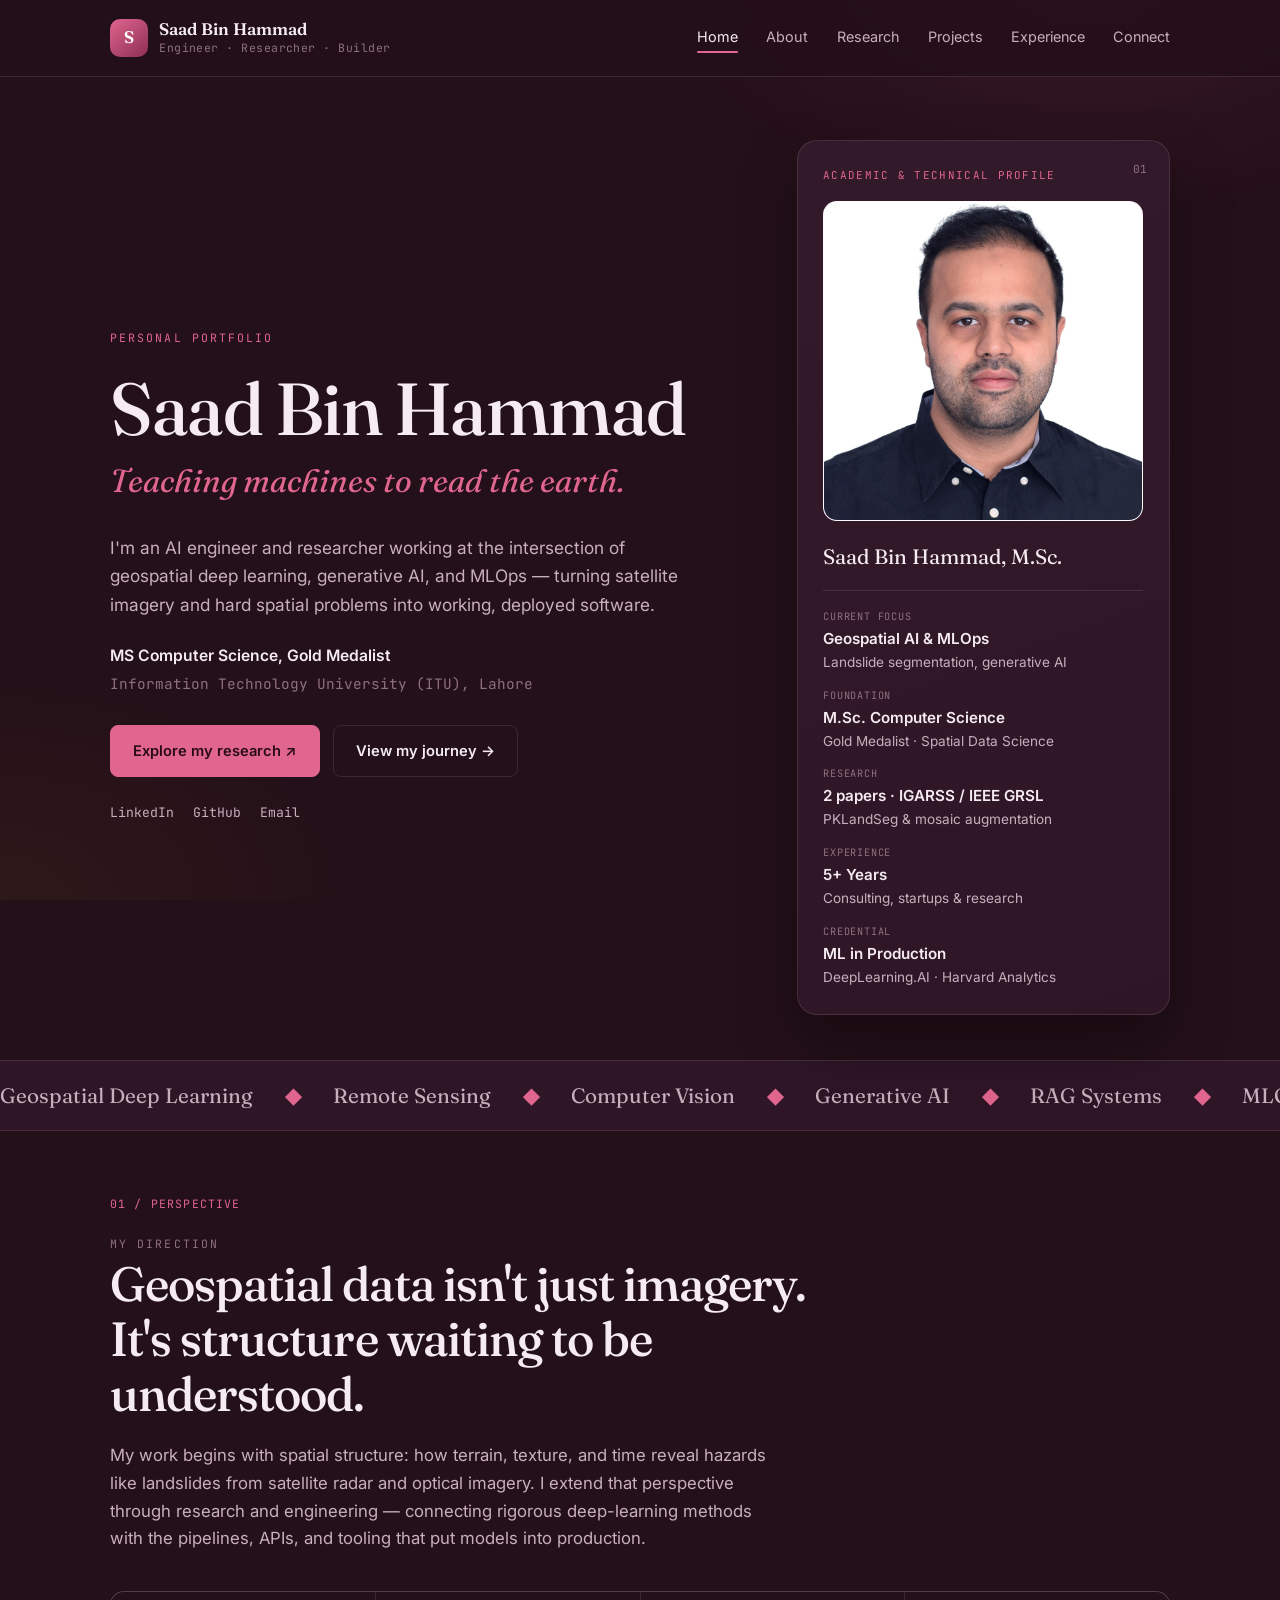
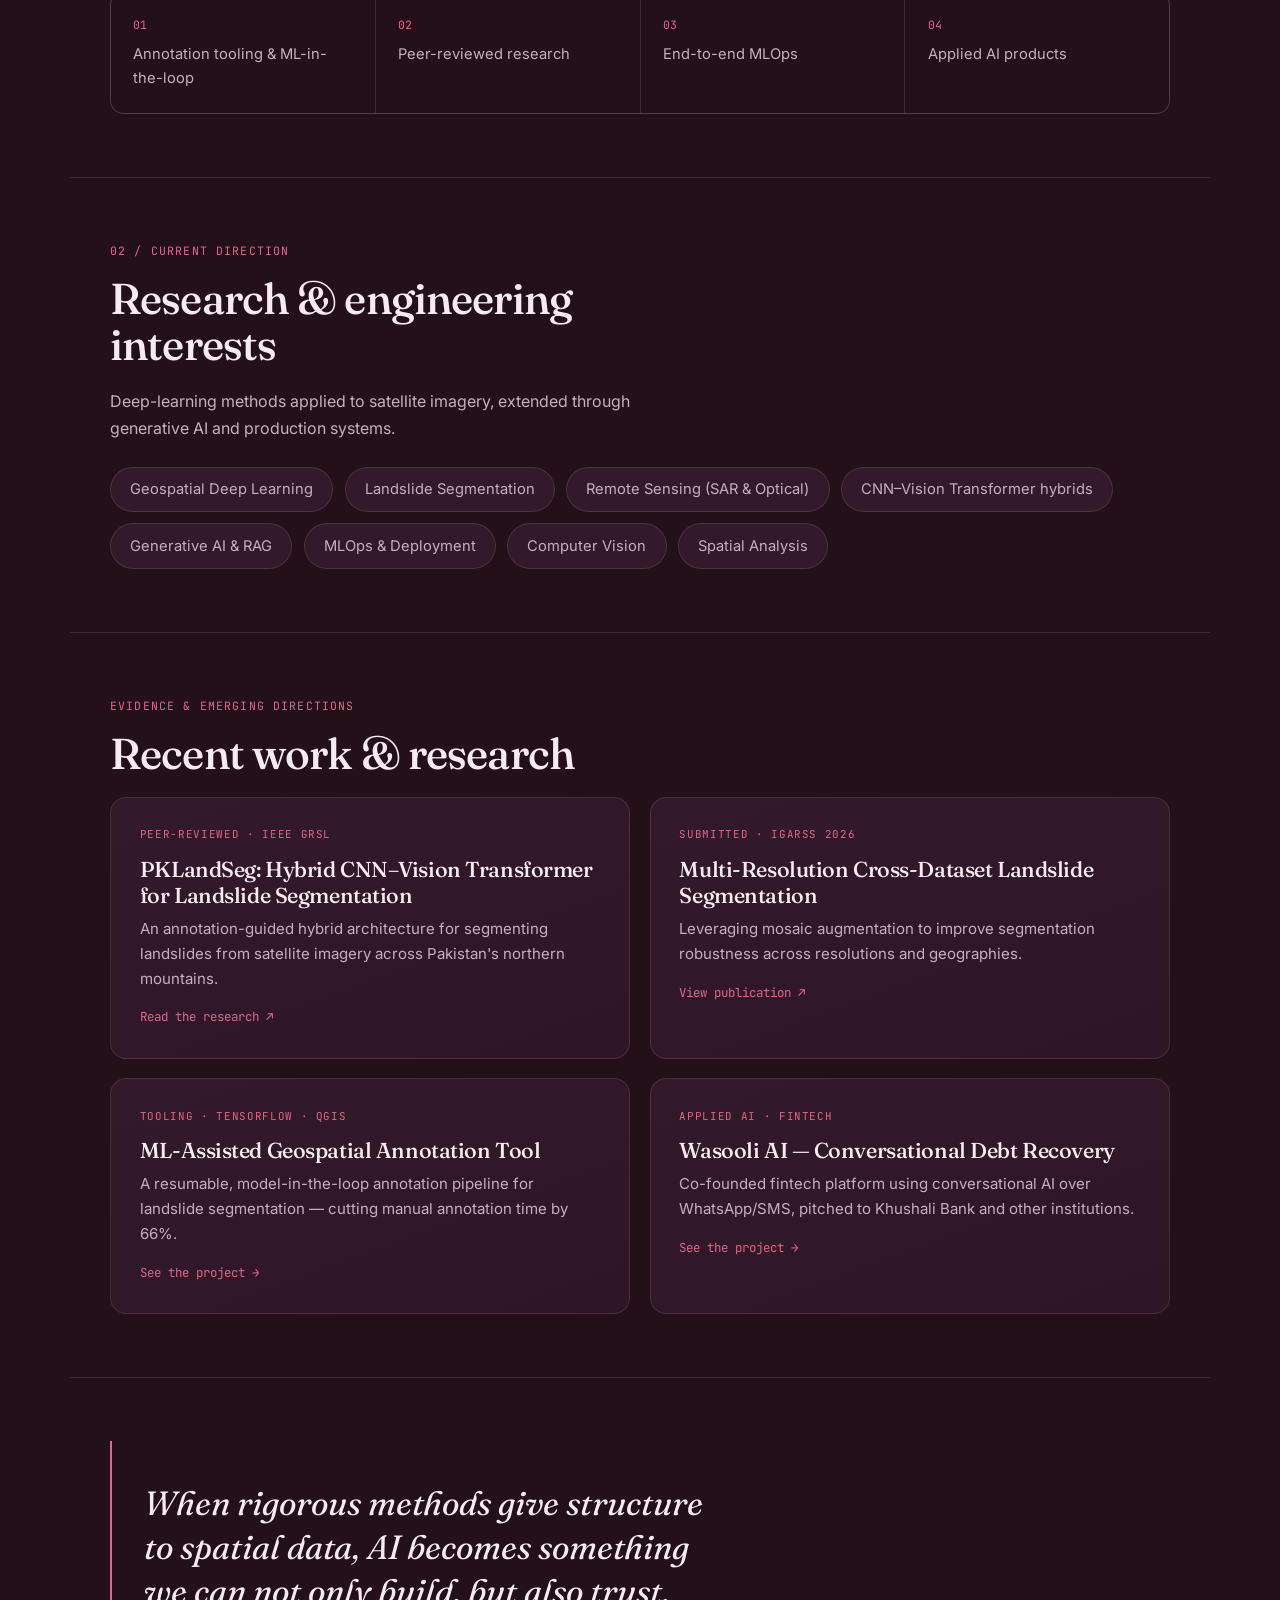
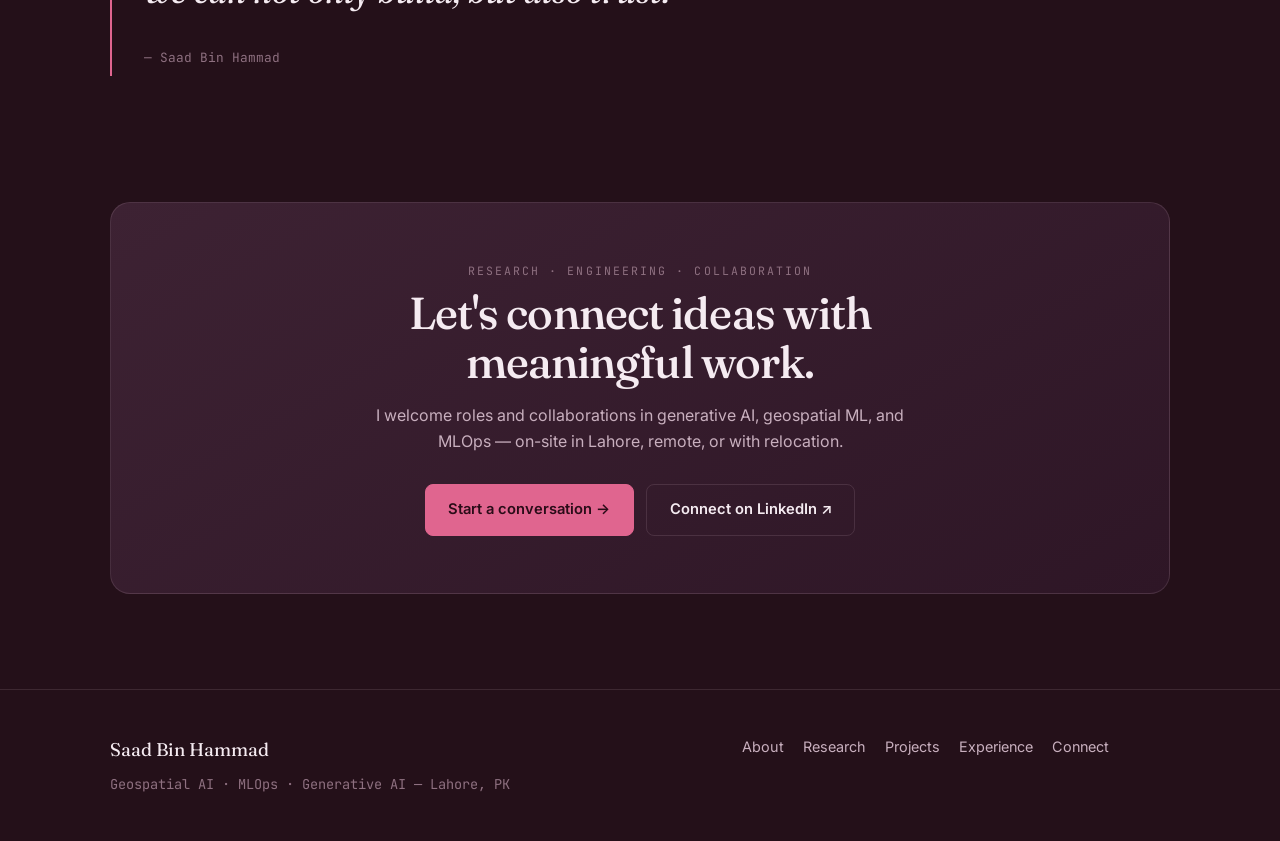
==== index.html @ f9ed2f79 "Add files via upload" ====
<!doctype html>
<html lang="en">
<head>
<meta charset="utf-8">
<meta name="viewport" content="width=device-width,initial-scale=1">
<meta name="description" content="Saad Bin Hammad — MS Computer Science gold medalist working at the intersection of geospatial deep learning, generative AI, and MLOps.">
<meta name="theme-color" content="#241019">
<meta property="og:title" content="Saad Bin Hammad | Geospatial AI, MLOps & Generative AI">
<meta property="og:description" content="Connecting geospatial deep learning and remote sensing with generative AI and production MLOps.">
<meta property="og:type" content="website">
<title>Saad Bin Hammad | Geospatial AI, MLOps & Generative AI</title>
<link rel="stylesheet" href="style.css">
</head>
<body>
<a class="skip" href="#main">Skip to main content</a>

<nav class="nav">
  <div class="wrap">
    <a class="brand" href="index.html">
      <span class="mark">S</span>
      <span class="bt"><b>Saad Bin Hammad</b><span>Engineer · Researcher · Builder</span></span>
    </a>
    <button class="menu" aria-label="Open navigation">☰</button>
    <div class="nav-links">
      <a href="index.html" class="active">Home</a>
      <a href="about.html">About</a>
      <a href="research.html">Research</a>
      <a href="projects.html">Projects</a>
      <a href="experience.html">Experience</a>
      <a href="contact.html">Connect</a>
    </div>
  </div>
</nav>

<main id="main">

  <!-- HERO -->
  <header class="hero">
    <div class="wrap">
      <div class="hero-grid">
        <div>
          <span class="eyebrow">Personal portfolio</span>
          <h1>Saad Bin Hammad</h1>
          <p class="tagline">Teaching machines to read the earth.</p>
          <p class="lede">I'm an AI engineer and researcher working at the intersection of geospatial deep learning, generative AI, and MLOps — turning satellite imagery and hard spatial problems into working, deployed software.</p>
          <p class="role"><b>MS Computer Science, Gold Medalist</b><span>Information Technology University (ITU), Lahore</span></p>
          <div class="hero-actions">
            <a class="btn primary" href="research.html">Explore my research ↗</a>
            <a class="btn" href="about.html">View my journey →</a>
          </div>
          <div class="hero-social">
            <a href="https://www.linkedin.com/in/saad-bin-hammad-89b584108/" target="_blank" rel="noopener">LinkedIn</a>
            <a href="https://github.com/saadhammad14" target="_blank" rel="noopener">GitHub</a>
            <a href="mailto:saadhammad306@gmail.com">Email</a>
          </div>
        </div>

        <aside class="pcard reveal">
          <span class="pc-no">01</span>
          <div class="pc-label">Academic &amp; technical profile</div>
          <div class="pc-photo"><img src="saad.png" alt="Saad Bin Hammad"></div>
          <div class="pc-name">Saad Bin Hammad, M.Sc.</div>
          <div class="pc-list">
            <div class="pc-item"><div class="k">Current focus</div><div class="v">Geospatial AI &amp; MLOps</div><div class="d">Landslide segmentation, generative AI</div></div>
            <div class="pc-item"><div class="k">Foundation</div><div class="v">M.Sc. Computer Science</div><div class="d">Gold Medalist · Spatial Data Science</div></div>
            <div class="pc-item"><div class="k">Research</div><div class="v">2 papers · IGARSS / IEEE GRSL</div><div class="d">PKLandSeg &amp; mosaic augmentation</div></div>
            <div class="pc-item"><div class="k">Experience</div><div class="v">5+ Years</div><div class="d">Consulting, startups &amp; research</div></div>
            <div class="pc-item"><div class="k">Credential</div><div class="v">ML in Production</div><div class="d">DeepLearning.AI · Harvard Analytics</div></div>
          </div>
        </aside>
      </div>
    </div>
  </header>

  <!-- MARQUEE -->
  <div class="marquee" aria-hidden="true">
    <div class="track">
      <span>Geospatial Deep Learning <b class="dot">◆</b> Remote Sensing <b class="dot">◆</b> Computer Vision <b class="dot">◆</b> Generative AI <b class="dot">◆</b> RAG Systems <b class="dot">◆</b> MLOps <b class="dot">◆</b></span>
      <span>Geospatial Deep Learning <b class="dot">◆</b> Remote Sensing <b class="dot">◆</b> Computer Vision <b class="dot">◆</b> Generative AI <b class="dot">◆</b> RAG Systems <b class="dot">◆</b> MLOps <b class="dot">◆</b></span>
    </div>
  </div>

  <!-- PERSPECTIVE -->
  <section class="statement">
    <div class="wrap">
      <div class="sec-tag">01 / Perspective</div>
      <div style="max-width:30ch"><span class="eyebrow" style="color:var(--faint)">My direction</span></div>
      <h2>Geospatial data isn't just imagery. It's structure waiting to be understood.</h2>
      <p>My work begins with spatial structure: how terrain, texture, and time reveal hazards like landslides from satellite radar and optical imagery. I extend that perspective through research and engineering — connecting rigorous deep-learning methods with the pipelines, APIs, and tooling that put models into production.</p>
      <div class="impact">
        <div class="i"><div class="n">01</div><p>Annotation tooling &amp; ML-in-the-loop</p></div>
        <div class="i"><div class="n">02</div><p>Peer-reviewed research</p></div>
        <div class="i"><div class="n">03</div><p>End-to-end MLOps</p></div>
        <div class="i"><div class="n">04</div><p>Applied AI products</p></div>
      </div>
    </div>
  </section>

  <hr class="divider">

  <!-- INTERESTS -->
  <section>
    <div class="wrap">
      <div class="sec-tag">02 / Current direction</div>
      <h2 class="sec-lead">Research &amp; engineering interests</h2>
      <p style="color:var(--dim);max-width:56ch">Deep-learning methods applied to satellite imagery, extended through generative AI and production systems.</p>
      <div class="chips">
        <span class="chip">Geospatial Deep Learning</span>
        <span class="chip">Landslide Segmentation</span>
        <span class="chip">Remote Sensing (SAR &amp; Optical)</span>
        <span class="chip">CNN–Vision Transformer hybrids</span>
        <span class="chip">Generative AI &amp; RAG</span>
        <span class="chip">MLOps &amp; Deployment</span>
        <span class="chip">Computer Vision</span>
        <span class="chip">Spatial Analysis</span>
      </div>
    </div>
  </section>

  <hr class="divider">

  <!-- RECENT WORK -->
  <section>
    <div class="wrap">
      <div class="sec-tag">Evidence &amp; emerging directions</div>
      <h2 class="sec-lead">Recent work &amp; research</h2>
      <div class="work-grid">
        <a class="wcard reveal" href="research.html">
          <div class="wk">Peer-reviewed · IEEE GRSL</div>
          <h3>PKLandSeg: Hybrid CNN–Vision Transformer for Landslide Segmentation</h3>
          <p>An annotation-guided hybrid architecture for segmenting landslides from satellite imagery across Pakistan's northern mountains.</p>
          <span class="go">Read the research ↗</span>
        </a>
        <a class="wcard reveal" href="research.html">
          <div class="wk">Submitted · IGARSS 2026</div>
          <h3>Multi-Resolution Cross-Dataset Landslide Segmentation</h3>
          <p>Leveraging mosaic augmentation to improve segmentation robustness across resolutions and geographies.</p>
          <span class="go">View publication ↗</span>
        </a>
        <a class="wcard reveal" href="projects.html#annotation">
          <div class="wk">Tooling · TensorFlow · QGIS</div>
          <h3>ML-Assisted Geospatial Annotation Tool</h3>
          <p>A resumable, model-in-the-loop annotation pipeline for landslide segmentation — cutting manual annotation time by 66%.</p>
          <span class="go">See the project →</span>
        </a>
        <a class="wcard reveal" href="projects.html#wasooli">
          <div class="wk">Applied AI · Fintech</div>
          <h3>Wasooli AI — Conversational Debt Recovery</h3>
          <p>Co-founded fintech platform using conversational AI over WhatsApp/SMS, pitched to Khushali Bank and other institutions.</p>
          <span class="go">See the project →</span>
        </a>
      </div>
    </div>
  </section>

  <hr class="divider">

  <!-- QUOTE -->
  <section>
    <div class="wrap">
      <div class="quote reveal">
        <p>When rigorous methods give structure to spatial data, AI becomes something we can not only build, but also trust.</p>
        <div class="by">— Saad Bin Hammad</div>
      </div>
    </div>
  </section>

  <!-- CTA -->
  <section>
    <div class="wrap">
      <div class="cta-band reveal">
        <div class="eyebrow" style="color:var(--faint)">Research · Engineering · Collaboration</div>
        <h2 style="margin-top:.6rem">Let's connect ideas with meaningful work.</h2>
        <p>I welcome roles and collaborations in generative AI, geospatial ML, and MLOps — on-site in Lahore, remote, or with relocation.</p>
        <div class="cta-row">
          <a class="btn primary" href="contact.html">Start a conversation →</a>
          <a class="btn" href="https://www.linkedin.com/in/saad-bin-hammad-89b584108/" target="_blank" rel="noopener">Connect on LinkedIn ↗</a>
        </div>
      </div>
    </div>
  </section>

</main>

<footer>
  <div class="wrap">
    <div class="foot-grid">
      <div>
        <div class="fbrand">Saad Bin Hammad</div>
        <div class="muted">Geospatial AI · MLOps · Generative AI — Lahore, PK</div>
      </div>
      <div class="foot-links">
        <a href="about.html">About</a>
        <a href="research.html">Research</a>
        <a href="projects.html">Projects</a>
        <a href="experience.html">Experience</a>
        <a href="contact.html">Connect</a>
      </div>
    </div>
  </div>
</footer>

<script src="main.js"></script>
</body>
</html>
---- style.css ----
/* ===========================================================
   Saad Bin Hammad — academic-style portfolio
   Reference layout: dark plum, editorial, numbered sections
   Type: Fraunces (display serif) · Inter (UI) · JetBrains Mono (labels)
   =========================================================== */
@import url('https://fonts.googleapis.com/css2?family=Fraunces:ital,opsz,wght@0,9..144,400..600;1,9..144,400..600&family=Inter:wght@400;500;600;700&family=JetBrains+Mono:wght@400;500&display=swap');

:root{
  --bg:#241019;            /* deep plum base */
  --bg2:#2E1626;
  --panel:#331A2A;
  --panel2:#3D2233;
  --line:rgba(240,210,228,.12);
  --ink:#F5EBF1;
  --dim:#C8AFBE;
  --faint:#8E7080;
  --accent:#E0658F;        /* rose/magenta accent */
  --accent-2:#C9A227;      /* warm gold secondary */
  --accent-soft:rgba(224,101,143,.14);
  --max:1140px;
}
*{box-sizing:border-box}
html{scroll-behavior:smooth}
@media (prefers-reduced-motion:reduce){html{scroll-behavior:auto}*,*::before,*::after{animation-duration:.001ms!important;transition-duration:.001ms!important}}
body{margin:0;background:var(--bg);color:var(--ink);font-family:"Inter",system-ui,sans-serif;font-size:16px;line-height:1.65;-webkit-font-smoothing:antialiased;overflow-x:hidden}
body::before{content:"";position:fixed;inset:0;z-index:-1;pointer-events:none;
  background:radial-gradient(60% 50% at 85% -5%,rgba(224,101,143,.10),transparent 60%),
             radial-gradient(50% 45% at 0% 100%,rgba(201,162,39,.06),transparent 60%)}
a{color:inherit;text-decoration:none}
.wrap{max-width:var(--max);margin:0 auto;padding:0 clamp(1.25rem,5vw,2.5rem)}

h1,h2,h3{font-family:"Fraunces",Georgia,serif;font-weight:500;letter-spacing:-.02em;line-height:1.08;margin:0}
.eyebrow{font-family:"JetBrains Mono",monospace;font-size:.72rem;letter-spacing:.18em;text-transform:uppercase;color:var(--accent)}
.mono{font-family:"JetBrains Mono",monospace}

/* skip link */
.skip{position:absolute;left:-999px}
.skip:focus{left:1rem;top:1rem;background:var(--accent);color:#fff;padding:.5rem 1rem;border-radius:6px;z-index:99}

/* NAV */
.nav{position:sticky;top:0;z-index:40;backdrop-filter:blur(12px);background:rgba(36,16,25,.8);border-bottom:1px solid var(--line)}
.nav .wrap{display:flex;align-items:center;justify-content:space-between;height:76px;gap:1rem}
.brand{display:flex;align-items:center;gap:.7rem}
.brand .mark{width:38px;height:38px;border-radius:10px;background:linear-gradient(140deg,var(--accent),#8e2f52);display:grid;place-items:center;font-family:"Fraunces",serif;font-weight:600;color:#fff;font-size:1.05rem}
.brand .bt{line-height:1.1}
.brand .bt b{font-family:"Fraunces",serif;font-weight:600;font-size:1.05rem;display:block}
.brand .bt span{font-size:.72rem;color:var(--faint);font-family:"JetBrains Mono",monospace;letter-spacing:.04em}
.nav-links{display:flex;gap:clamp(.8rem,2.2vw,1.8rem);align-items:center}
.nav-links a{font-size:.9rem;color:var(--dim);transition:color .18s;position:relative;padding-bottom:3px}
.nav-links a:hover{color:var(--ink)}
.nav-links a.active{color:var(--ink)}
.nav-links a.active::after{content:"";position:absolute;left:0;right:0;bottom:-2px;height:2px;background:var(--accent);border-radius:2px}
.menu{display:none;background:none;border:0;color:var(--ink);font-size:1.4rem;cursor:pointer}
@media(max-width:900px){
  .menu{display:block}
  .nav-links{position:absolute;top:76px;left:0;right:0;flex-direction:column;align-items:flex-start;gap:0;background:var(--bg2);border-bottom:1px solid var(--line);max-height:0;overflow:hidden;transition:max-height .3s}
  .nav-links.open{max-height:460px}
  .nav-links a{width:100%;padding:.9rem clamp(1.25rem,5vw,2.5rem);border-top:1px solid var(--line)}
}

/* HERO */
.hero{padding:clamp(3rem,7vh,5.5rem) 0 clamp(2.5rem,5vh,4rem)}
.hero-grid{display:grid;grid-template-columns:1.25fr .75fr;gap:clamp(2rem,5vw,4rem);align-items:center}
@media(max-width:900px){.hero-grid{grid-template-columns:1fr}}
.hero .eyebrow{display:block;margin-bottom:1.4rem}
.hero h1{font-size:clamp(2.6rem,6vw,4.6rem)}
.hero .tagline{font-family:"Fraunces",serif;font-style:italic;font-size:clamp(1.3rem,2.6vw,2rem);color:var(--accent);margin:.4rem 0 1.6rem;font-weight:400}
.hero p.lede{color:var(--dim);font-size:1.08rem;max-width:52ch;margin:0 0 1.5rem}
.hero .role{font-size:.98rem;margin-bottom:1.8rem}
.hero .role b{color:var(--ink);font-weight:600}
.hero .role span{color:var(--faint);display:block;font-size:.9rem;font-family:"JetBrains Mono",monospace;margin-top:.2rem}
.hero-actions{display:flex;flex-wrap:wrap;gap:.8rem;margin-bottom:1.6rem}
.hero-social{display:flex;gap:1.2rem;font-family:"JetBrains Mono",monospace;font-size:.82rem}
.hero-social a{color:var(--dim);border-bottom:1px solid transparent;padding-bottom:2px}
.hero-social a:hover{color:var(--accent);border-color:var(--accent)}

.btn{display:inline-flex;align-items:center;gap:.5rem;font-family:"Inter";font-size:.92rem;font-weight:600;padding:.8rem 1.4rem;border-radius:8px;border:1px solid var(--line);color:var(--ink);background:transparent;cursor:pointer;transition:transform .2s,border-color .2s,background .2s}
.btn:hover{transform:translateY(-2px);border-color:var(--accent)}
.btn.primary{background:var(--accent);border-color:var(--accent);color:#2a0c18}
.btn.primary:hover{background:#ef82a6}

/* profile card */
.pcard{background:linear-gradient(160deg,var(--panel),var(--bg2));border:1px solid var(--line);border-radius:20px;padding:1.6rem;position:relative;box-shadow:0 30px 60px rgba(0,0,0,.35)}
.pcard .pc-no{position:absolute;top:1.2rem;right:1.4rem;font-family:"JetBrains Mono",monospace;font-size:.7rem;color:var(--faint)}
.pcard .pc-label{font-family:"JetBrains Mono",monospace;font-size:.68rem;letter-spacing:.12em;text-transform:uppercase;color:var(--accent);margin-bottom:1rem}
.pcard .pc-photo{width:100%;aspect-ratio:1/1;border-radius:14px;overflow:hidden;border:1px solid var(--line);margin-bottom:1.2rem;background:#fff}
.pcard .pc-photo img{width:100%;height:100%;object-fit:cover;object-position:center 25%}
.pcard .pc-name{font-family:"Fraunces",serif;font-size:1.3rem;margin-bottom:1rem}
.pc-list{display:flex;flex-direction:column;gap:.9rem;border-top:1px solid var(--line);padding-top:1.1rem}
.pc-item .k{font-family:"JetBrains Mono",monospace;font-size:.64rem;letter-spacing:.08em;text-transform:uppercase;color:var(--faint)}
.pc-item .v{font-weight:600;font-size:.95rem}
.pc-item .d{font-size:.85rem;color:var(--dim)}

/* keyword marquee */
.marquee{border-top:1px solid var(--line);border-bottom:1px solid var(--line);padding:1.1rem 0;overflow:hidden;background:var(--bg2)}
.marquee .track{display:flex;gap:2rem;white-space:nowrap;animation:scroll 26s linear infinite;font-family:"Fraunces",serif;font-size:1.3rem;color:var(--dim)}
.marquee .track span{display:inline-flex;align-items:center;gap:2rem}
.marquee .track .dot{color:var(--accent)}
@keyframes scroll{to{transform:translateX(-50%)}}
@media(prefers-reduced-motion:reduce){.marquee .track{animation:none}}

/* SECTIONS */
section{padding:clamp(3.5rem,7vh,5.5rem) 0}
.sec-tag{font-family:"JetBrains Mono",monospace;font-size:.72rem;letter-spacing:.1em;color:var(--accent);text-transform:uppercase;margin-bottom:1rem}
.sec-lead{font-size:clamp(1.7rem,3.6vw,2.7rem);max-width:20ch;margin-bottom:1.2rem}
.divider{height:1px;background:var(--line);border:0;max-width:var(--max);margin:0 auto}

/* perspective / statement */
.statement h2{font-size:clamp(1.8rem,4vw,3rem);max-width:24ch;line-height:1.15}
.statement p{color:var(--dim);max-width:60ch;margin:1.3rem 0 0;font-size:1.05rem}
.impact{display:grid;grid-template-columns:repeat(4,1fr);gap:1px;background:var(--line);border:1px solid var(--line);border-radius:14px;overflow:hidden;margin-top:2.4rem}
@media(max-width:720px){.impact{grid-template-columns:1fr 1fr}}
.impact .i{background:var(--bg);padding:1.4rem}
.impact .i .n{font-family:"JetBrains Mono",monospace;font-size:.72rem;color:var(--accent)}
.impact .i p{margin:.5rem 0 0;font-size:.92rem;color:var(--dim)}

/* interest chips */
.chips{display:flex;flex-wrap:wrap;gap:.7rem;margin-top:1.6rem}
.chip{border:1px solid var(--line);border-radius:100px;padding:.6rem 1.2rem;font-size:.92rem;color:var(--dim);transition:border-color .2s,color .2s;background:var(--panel)}
.chip:hover{border-color:var(--accent);color:var(--ink)}

/* work cards */
.work-grid{display:grid;grid-template-columns:repeat(2,1fr);gap:1.2rem;margin-top:1rem}
@media(max-width:760px){.work-grid{grid-template-columns:1fr}}
.wcard{display:block;border:1px solid var(--line);border-radius:16px;padding:1.8rem;background:linear-gradient(160deg,var(--panel),var(--bg2));transition:transform .3s,border-color .3s,box-shadow .3s}
.wcard:hover{transform:translateY(-5px);border-color:var(--accent);box-shadow:0 24px 50px rgba(0,0,0,.35)}
.wcard .wk{font-family:"JetBrains Mono",monospace;font-size:.68rem;letter-spacing:.06em;text-transform:uppercase;color:var(--accent);margin-bottom:.8rem}
.wcard h3{font-size:1.35rem;margin-bottom:.5rem;line-height:1.2}
.wcard p{color:var(--dim);font-size:.94rem;margin:0}
.wcard .go{display:inline-block;margin-top:1rem;font-family:"JetBrains Mono",monospace;font-size:.78rem;color:var(--accent)}

/* quote */
.quote{border-left:2px solid var(--accent);padding:.5rem 0 .5rem 2rem;max-width:60ch}
.quote p{font-family:"Fraunces",serif;font-style:italic;font-size:clamp(1.4rem,3vw,2.1rem);line-height:1.3;color:var(--ink)}
.quote .by{font-family:"JetBrains Mono",monospace;font-size:.8rem;color:var(--faint);margin-top:1rem}

/* CTA */
.cta-band{border:1px solid var(--line);border-radius:20px;padding:clamp(2.2rem,5vw,3.6rem);background:linear-gradient(150deg,var(--panel2),var(--bg2));text-align:center}
.cta-band h2{font-size:clamp(1.8rem,4vw,2.8rem);max-width:22ch;margin:0 auto}
.cta-band p{color:var(--dim);max-width:54ch;margin:1rem auto 1.8rem}
.cta-row{display:flex;flex-wrap:wrap;gap:.8rem;justify-content:center}

/* timeline (about/research) */
.tl{border-left:1px solid var(--line);margin-left:6px}
.tl-item{position:relative;padding:0 0 2.2rem 1.9rem}
.tl-item::before{content:"";position:absolute;left:-5px;top:.5rem;width:9px;height:9px;border-radius:50%;background:var(--accent);box-shadow:0 0 0 4px var(--bg)}
.tl-item:last-child{padding-bottom:0}
.tl-role{font-family:"Fraunces",serif;font-size:1.25rem}
.tl-org{color:var(--accent);font-size:.92rem}
.tl-meta{font-family:"JetBrains Mono",monospace;font-size:.72rem;color:var(--faint);margin:.3rem 0 .7rem}
.tl-item ul{margin:.4rem 0 0;padding-left:1.1rem;color:var(--dim);font-size:.94rem}
.tl-item ul li{margin-bottom:.35rem}

/* cards grid (pubs/skills) */
.cards{display:grid;grid-template-columns:repeat(auto-fit,minmax(280px,1fr));gap:1.1rem}
.card{background:var(--panel);border:1px solid var(--line);border-radius:14px;padding:1.6rem;transition:transform .3s,border-color .3s}
.card:hover{transform:translateY(-4px);border-color:var(--accent)}
.card .kick{font-family:"JetBrains Mono",monospace;font-size:.68rem;letter-spacing:.06em;color:var(--accent-2);margin-bottom:.7rem;text-transform:uppercase}
.card h3{font-size:1.12rem;margin-bottom:.5rem;line-height:1.25}
.card p{color:var(--dim);font-size:.9rem;margin:0}
.card a.link{color:var(--accent);font-size:.82rem;margin-top:.9rem;display:inline-block;font-family:"JetBrains Mono",monospace}

/* page head */
.page-head{padding:clamp(3rem,7vh,5rem) 0 1rem}
.page-head h1{font-size:clamp(2.2rem,5.5vw,4rem)}
.page-head .lede{color:var(--dim);max-width:56ch;margin-top:1.3rem;font-size:1.06rem}

/* skill groups */
.skill-grid{display:grid;grid-template-columns:repeat(auto-fit,minmax(230px,1fr));gap:1.5rem}
.skill-block h3{font-size:1.05rem;margin-bottom:.9rem;font-family:"Fraunces",serif}

/* contact links */
.contact-grid{display:grid;grid-template-columns:1.1fr 1fr;gap:clamp(2rem,5vw,4rem);align-items:start}
@media(max-width:760px){.contact-grid{grid-template-columns:1fr}}
.contact-links{display:flex;flex-direction:column;border-top:1px solid var(--line)}
.contact-links a{display:flex;justify-content:space-between;align-items:center;padding:1.1rem 0;border-bottom:1px solid var(--line);color:var(--ink);transition:padding-left .2s,color .2s}
.contact-links a:hover{padding-left:.6rem;color:var(--accent)}
.contact-links .k{font-family:"JetBrains Mono",monospace;font-size:.72rem;color:var(--faint)}

/* footer */
footer{border-top:1px solid var(--line);padding:2.8rem 0;margin-top:2rem}
.foot-grid{display:grid;grid-template-columns:1.4fr 1fr;gap:2rem;align-items:start}
@media(max-width:640px){.foot-grid{grid-template-columns:1fr}}
.foot-grid .fbrand{font-family:"Fraunces",serif;font-size:1.15rem}
.foot-grid .muted{color:var(--faint);font-size:.85rem;font-family:"JetBrains Mono",monospace;margin-top:.5rem}
.foot-links{display:flex;flex-wrap:wrap;gap:1.2rem}
.foot-links a{color:var(--dim);font-size:.9rem}
.foot-links a:hover{color:var(--accent)}

.reveal{opacity:0;transform:translateY(16px);transition:opacity .7s ease,transform .7s ease}
.reveal.vis{opacity:1;transform:none}
a:focus-visible,.btn:focus-visible,button:focus-visible{outline:2px solid var(--accent);outline-offset:3px;border-radius:4px}
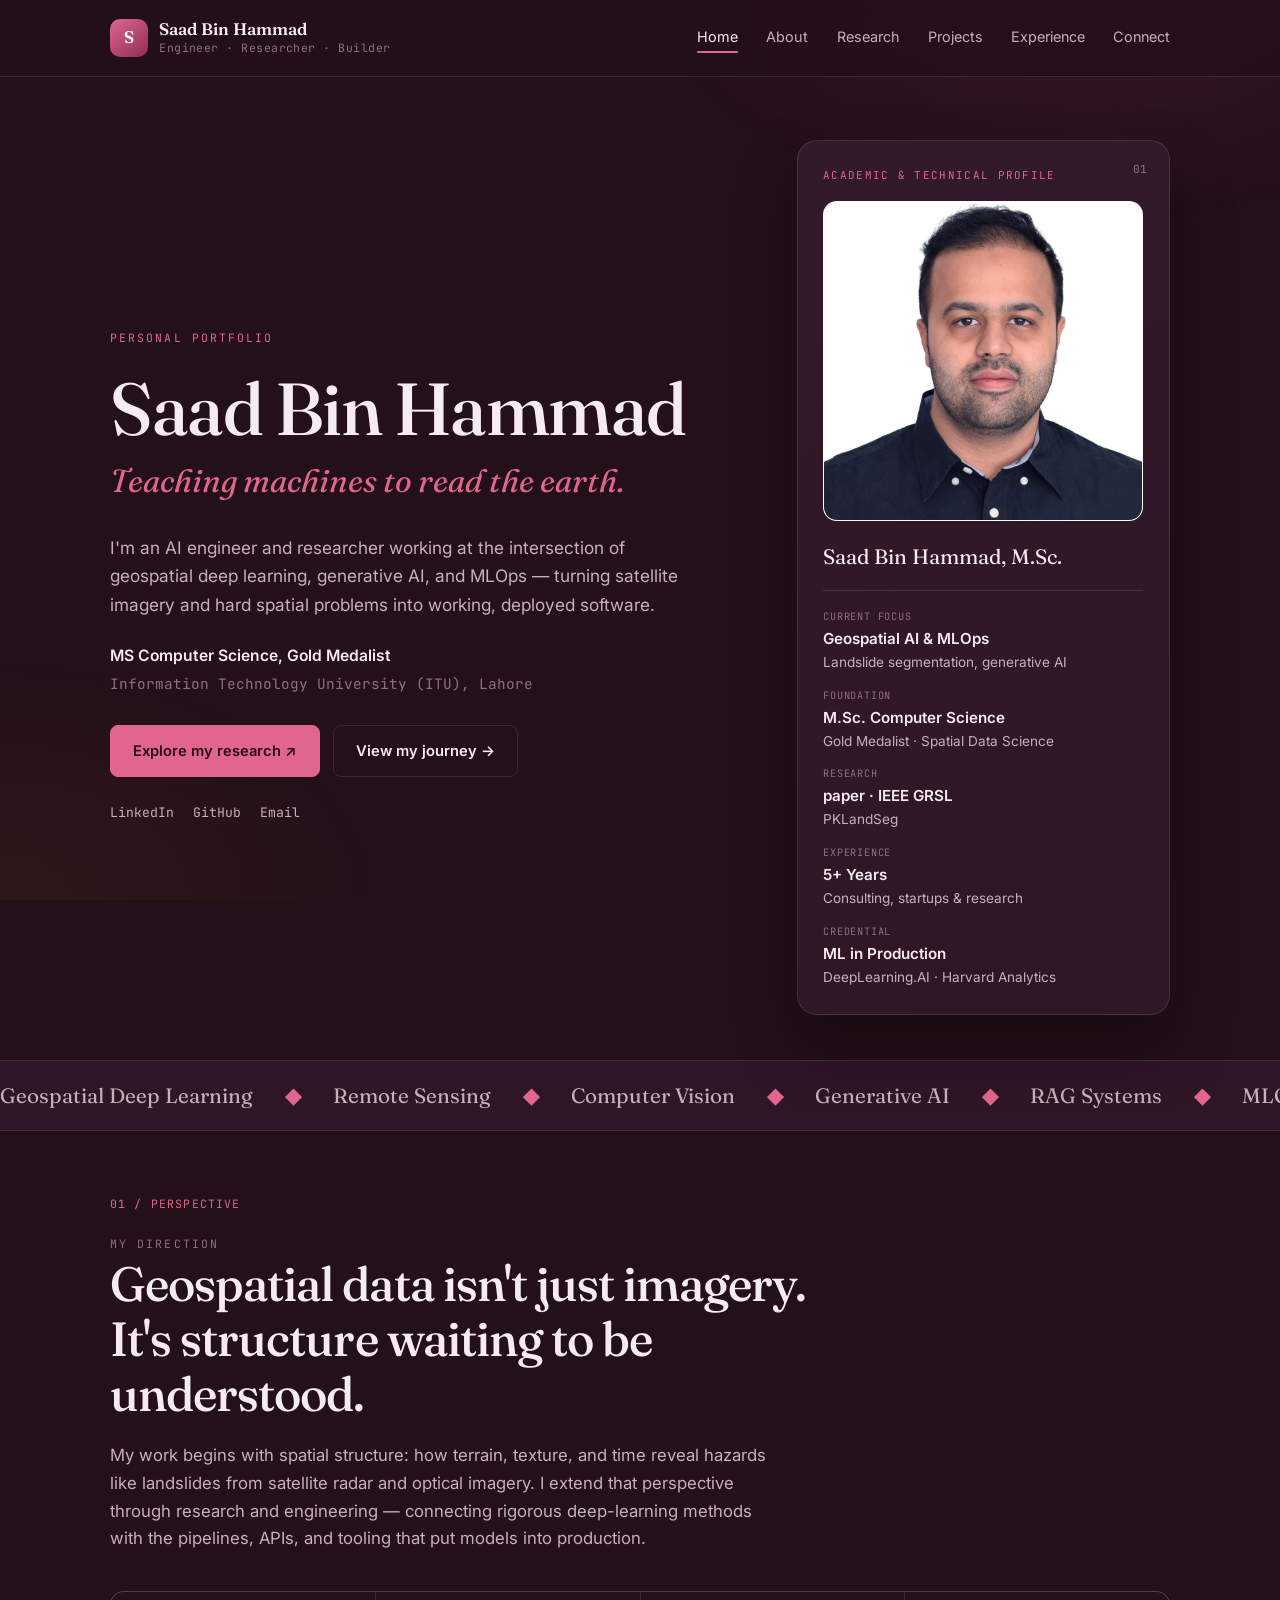
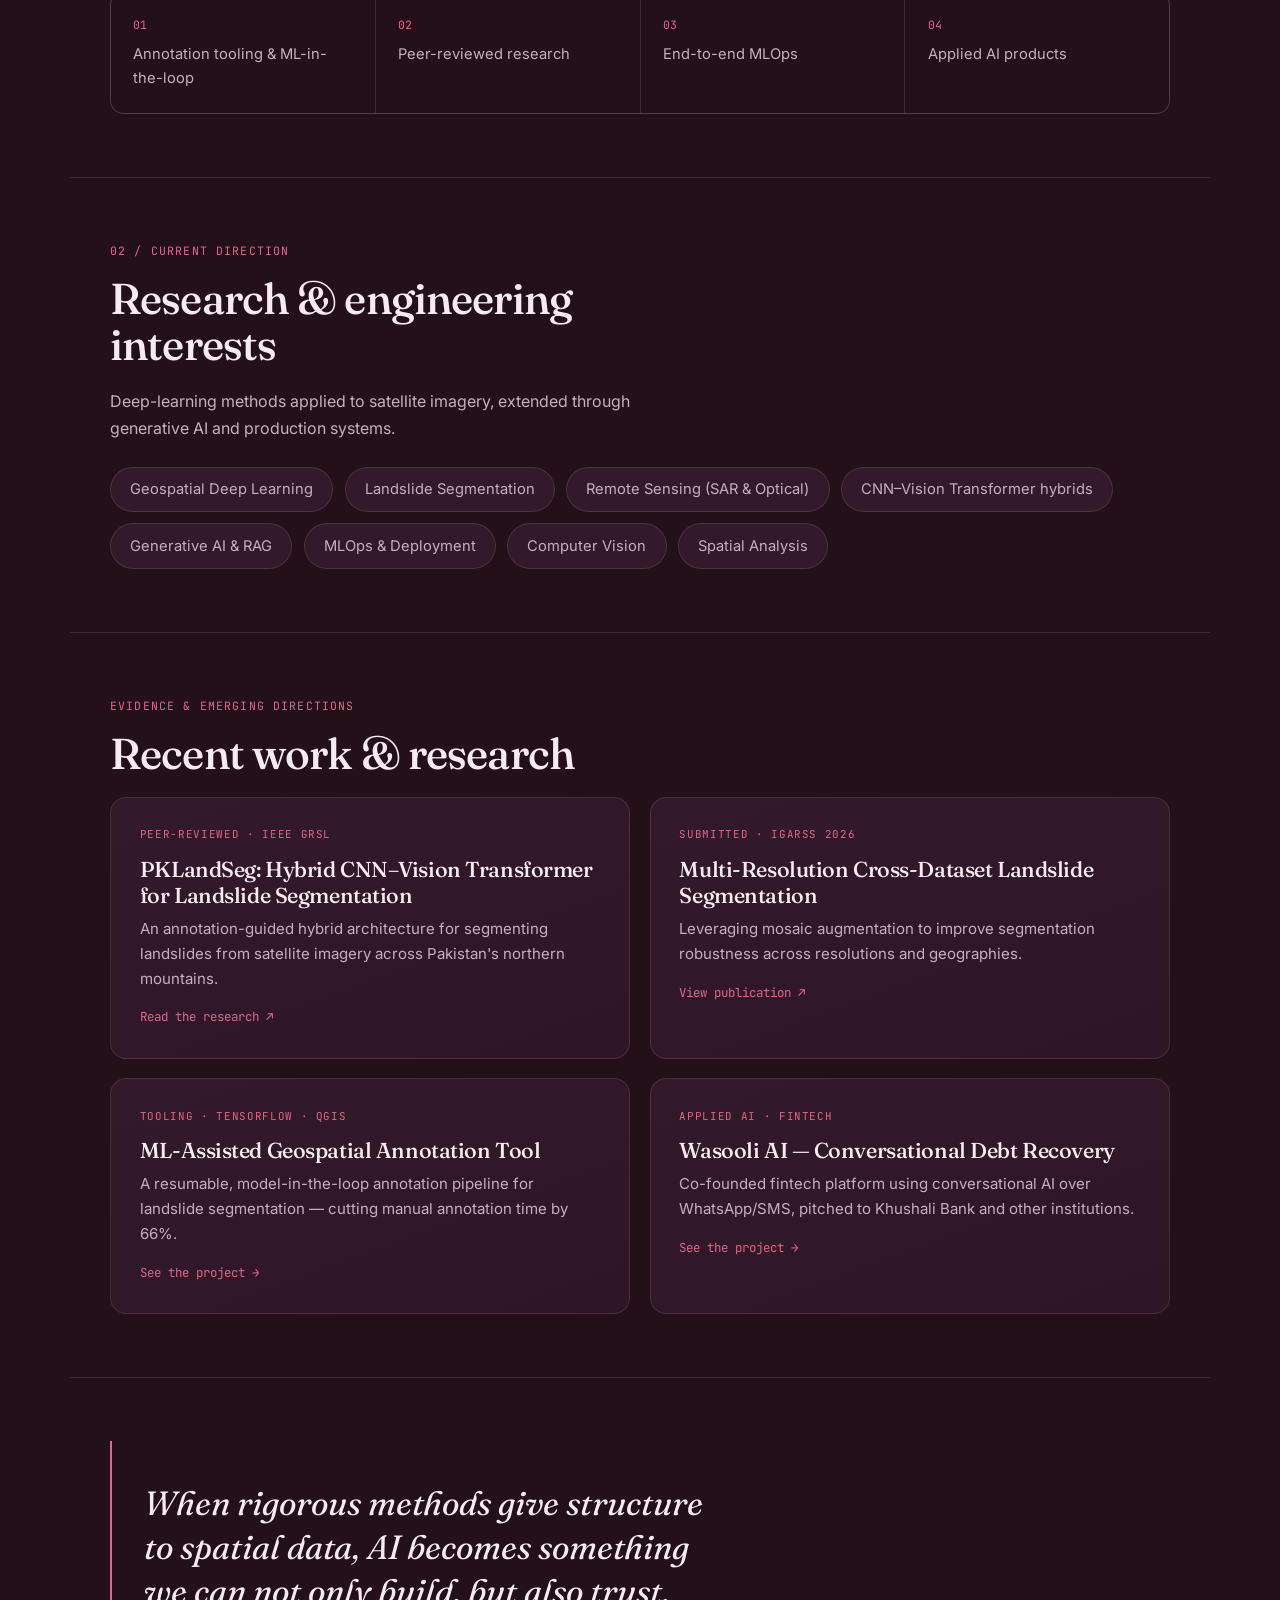
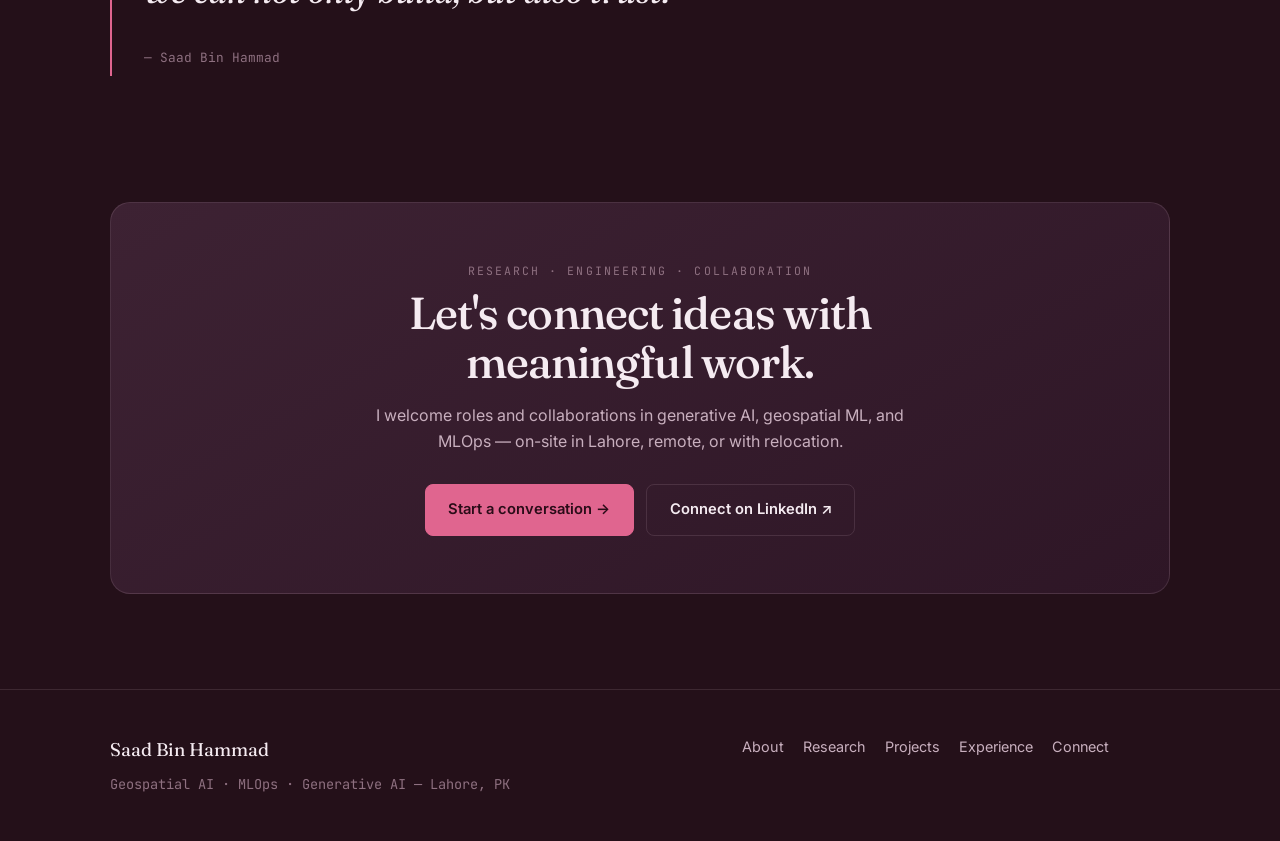
==== commit 0f44b77a: "Update index.html" ====
--- a/index.html
+++ b/index.html
@@ -63,7 +63,7 @@
           <div class="pc-list">
             <div class="pc-item"><div class="k">Current focus</div><div class="v">Geospatial AI &amp; MLOps</div><div class="d">Landslide segmentation, generative AI</div></div>
             <div class="pc-item"><div class="k">Foundation</div><div class="v">M.Sc. Computer Science</div><div class="d">Gold Medalist · Spatial Data Science</div></div>
-            <div class="pc-item"><div class="k">Research</div><div class="v">2 papers · IGARSS / IEEE GRSL</div><div class="d">PKLandSeg &amp; mosaic augmentation</div></div>
+            <div class="pc-item"><div class="k">Research</div><div class="v"> paper · IEEE GRSL</div><div class="d">PKLandSeg </div></div>
             <div class="pc-item"><div class="k">Experience</div><div class="v">5+ Years</div><div class="d">Consulting, startups &amp; research</div></div>
             <div class="pc-item"><div class="k">Credential</div><div class="v">ML in Production</div><div class="d">DeepLearning.AI · Harvard Analytics</div></div>
           </div>
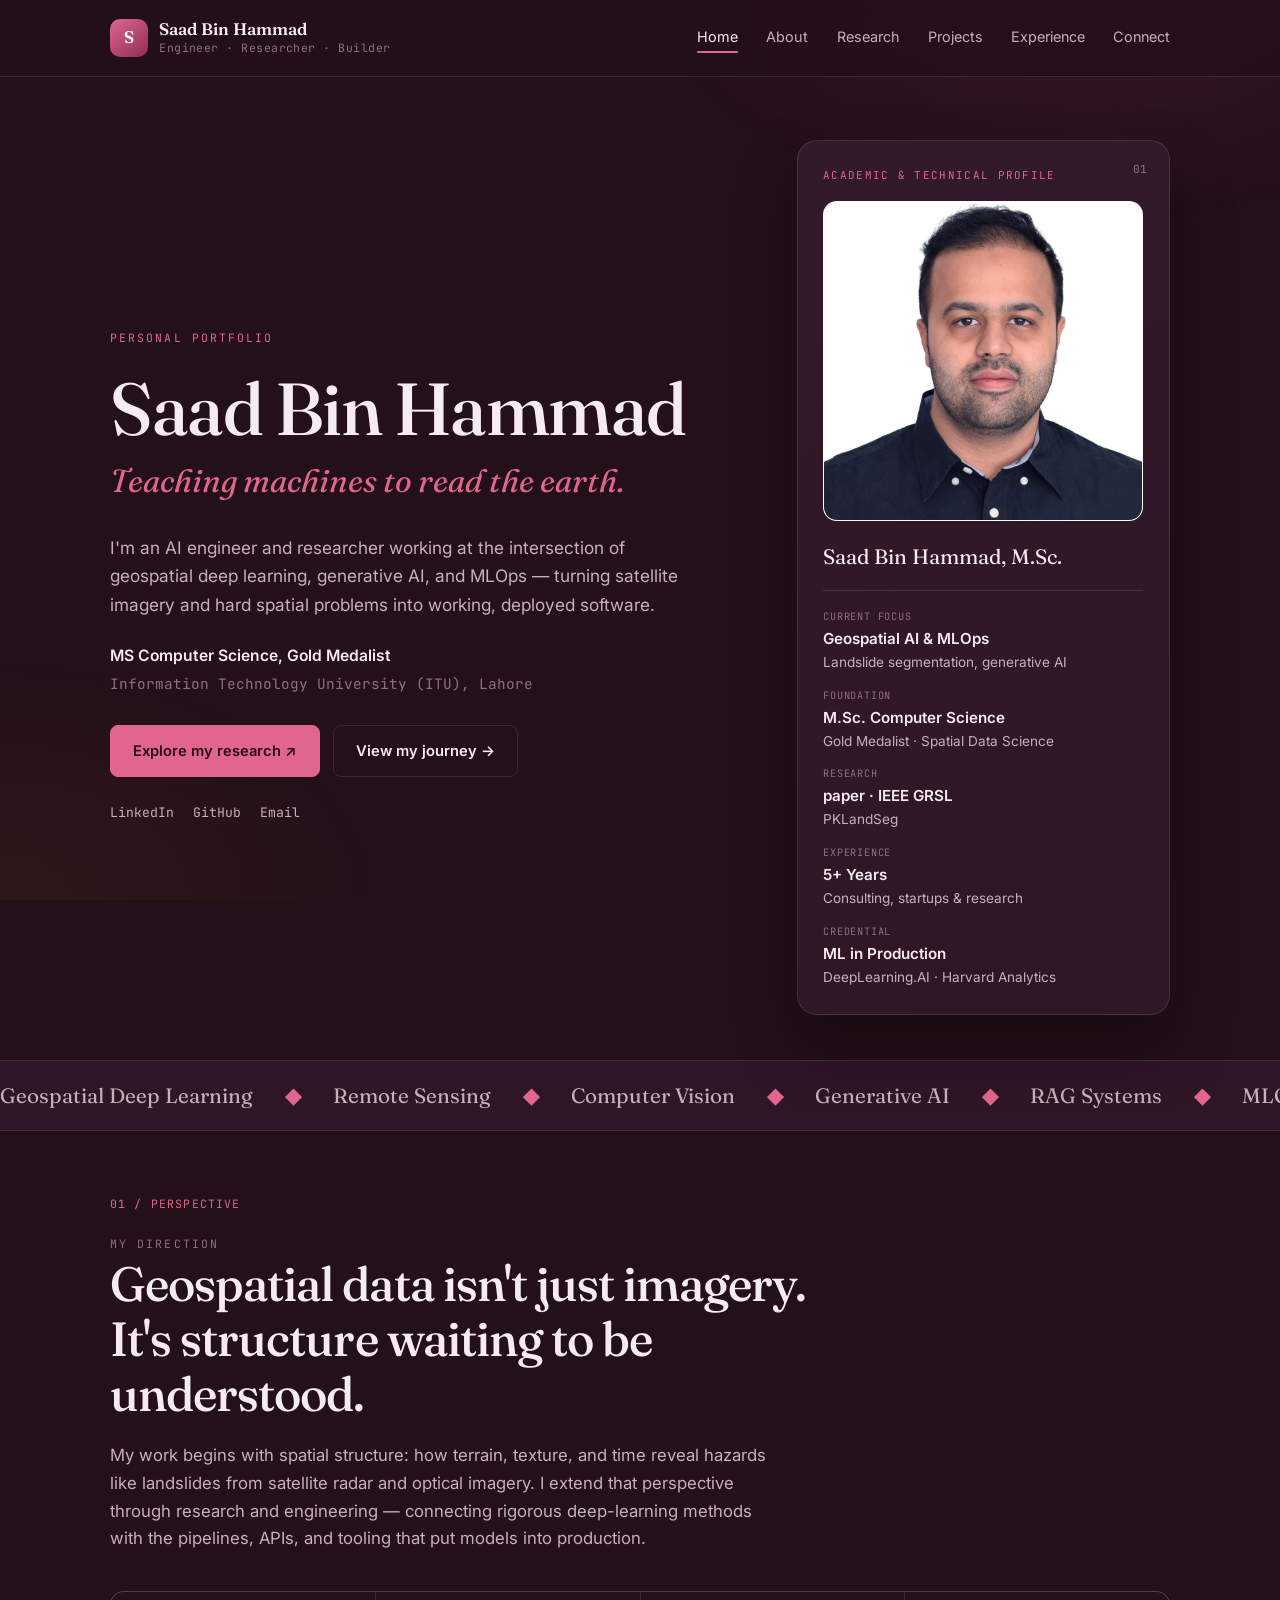
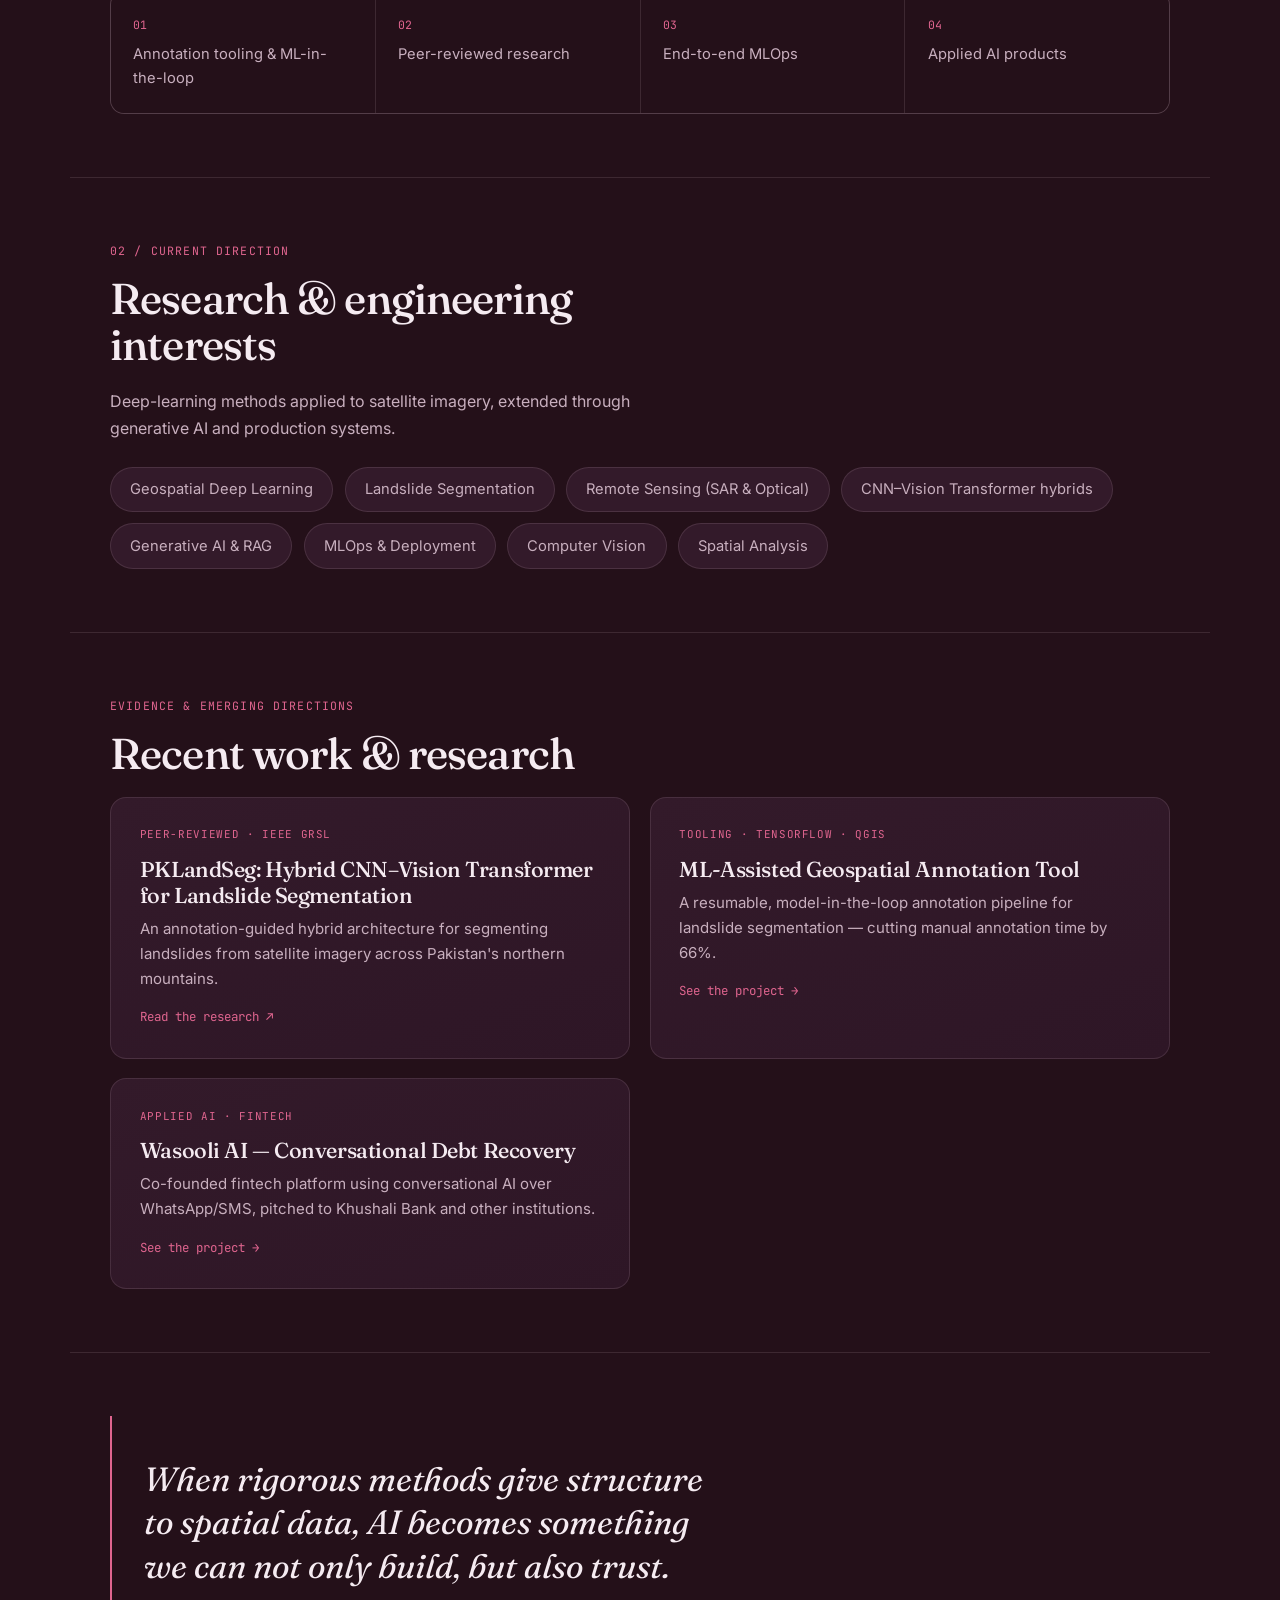
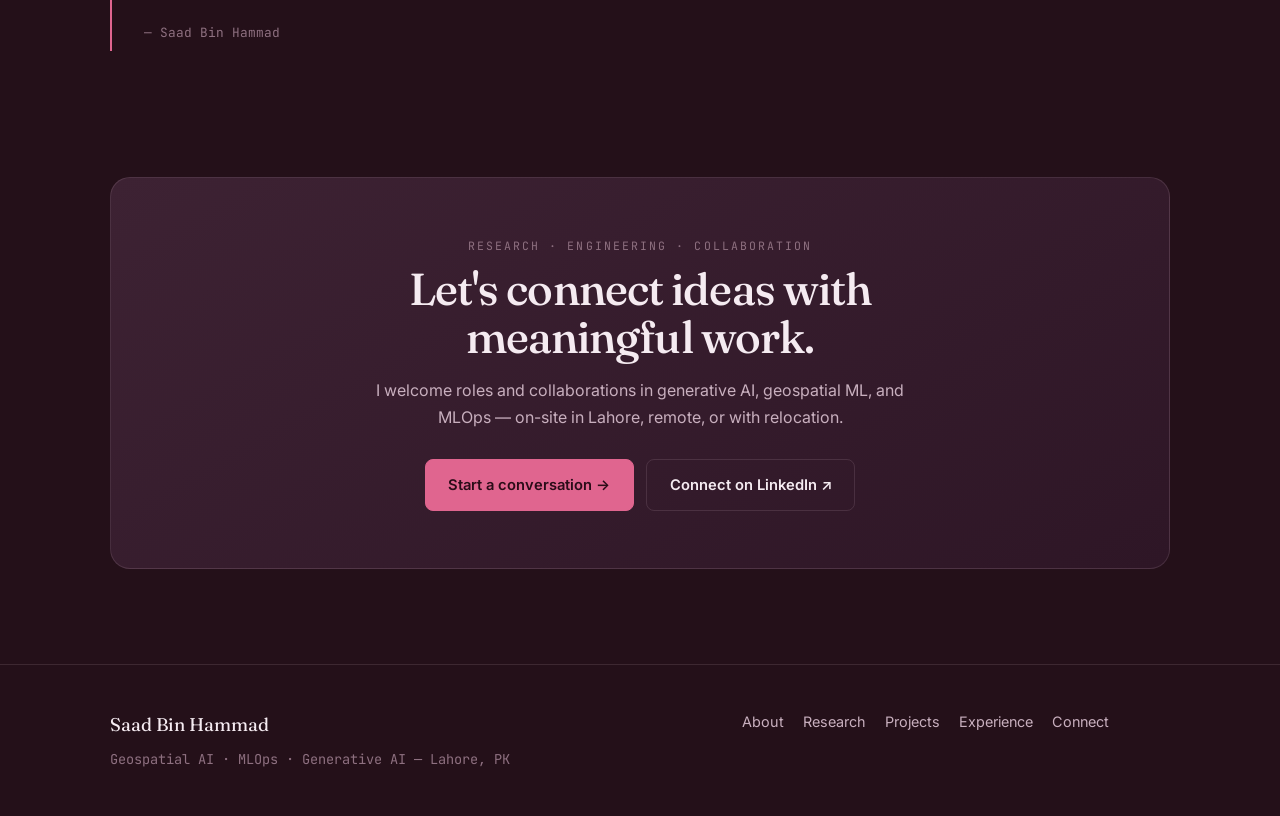
==== commit 32b965c0: "Update index.html" ====
--- a/index.html
+++ b/index.html
@@ -131,12 +131,6 @@
           <p>An annotation-guided hybrid architecture for segmenting landslides from satellite imagery across Pakistan's northern mountains.</p>
           <span class="go">Read the research ↗</span>
         </a>
-        <a class="wcard reveal" href="research.html">
-          <div class="wk">Submitted · IGARSS 2026</div>
-          <h3>Multi-Resolution Cross-Dataset Landslide Segmentation</h3>
-          <p>Leveraging mosaic augmentation to improve segmentation robustness across resolutions and geographies.</p>
-          <span class="go">View publication ↗</span>
-        </a>
         <a class="wcard reveal" href="projects.html#annotation">
           <div class="wk">Tooling · TensorFlow · QGIS</div>
           <h3>ML-Assisted Geospatial Annotation Tool</h3>
@@ -202,4 +196,4 @@
 
 <script src="main.js"></script>
 </body>
-</html>
+</html> 
